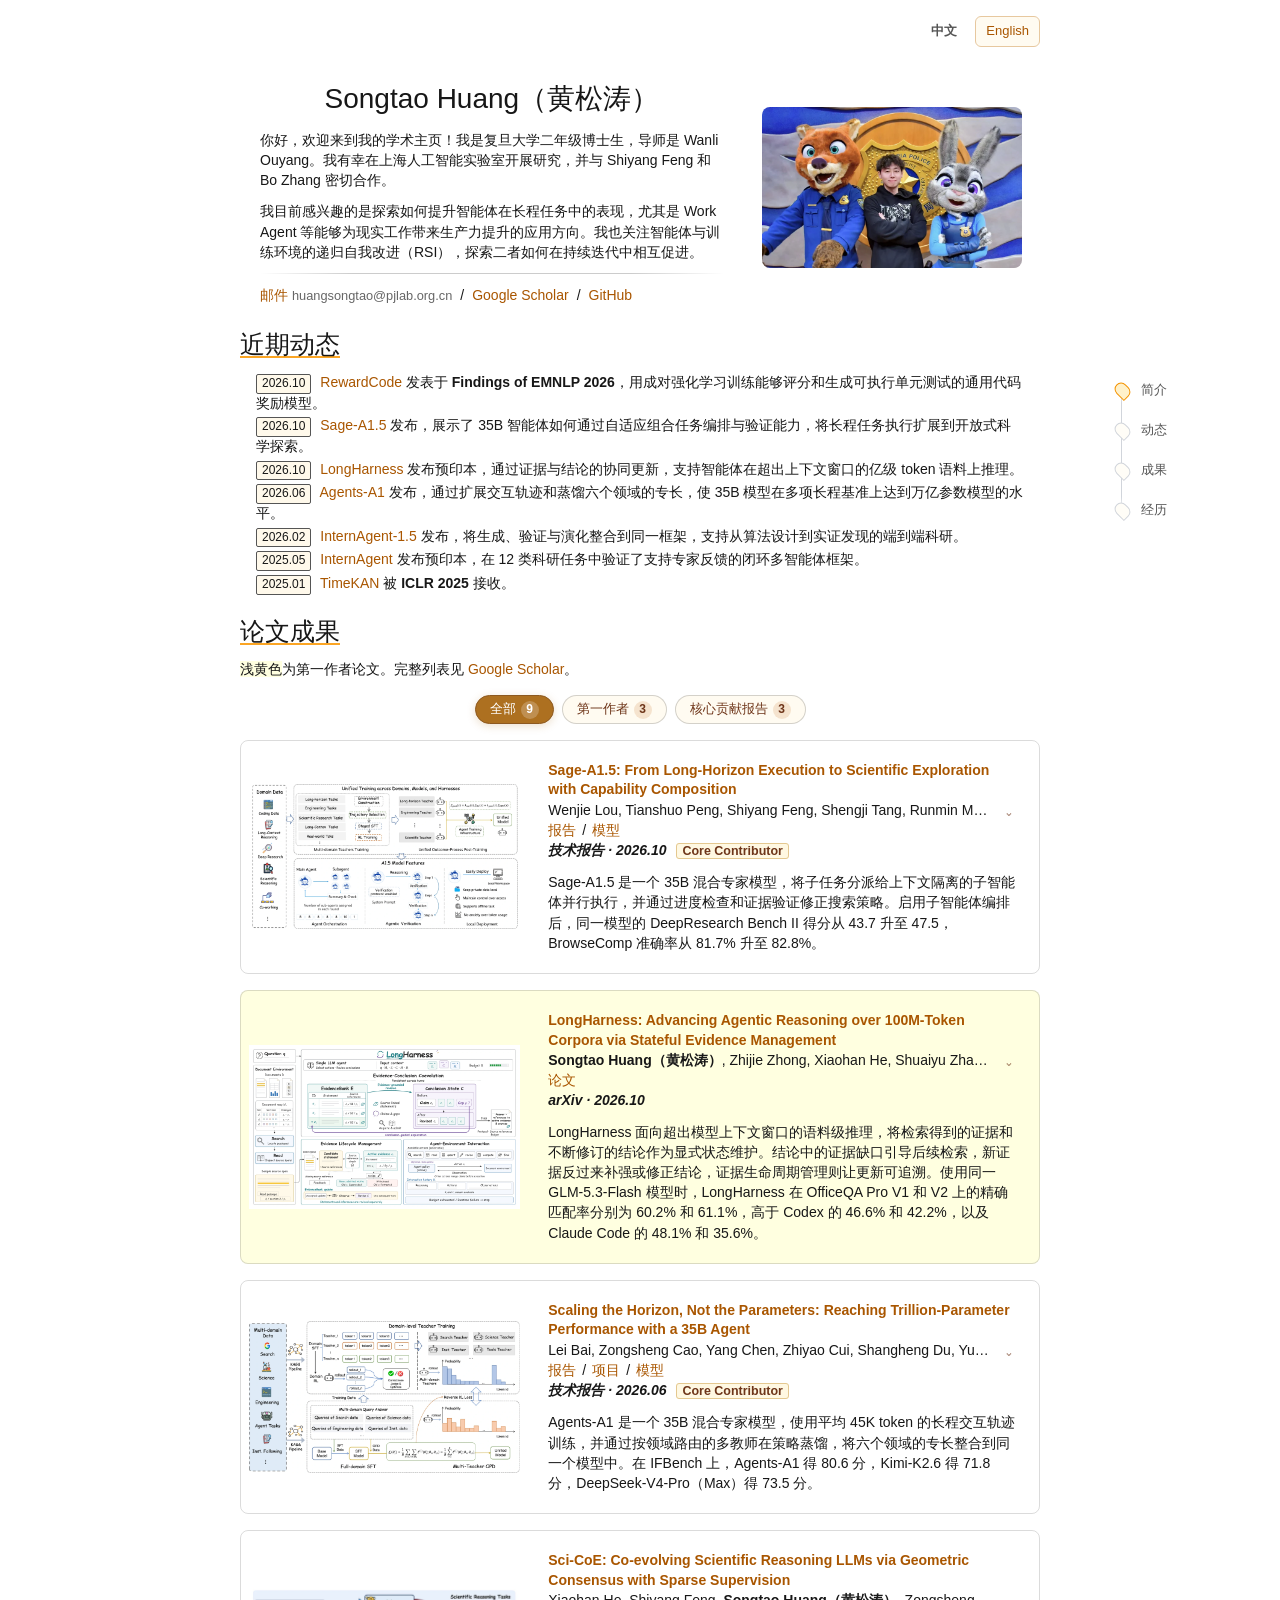
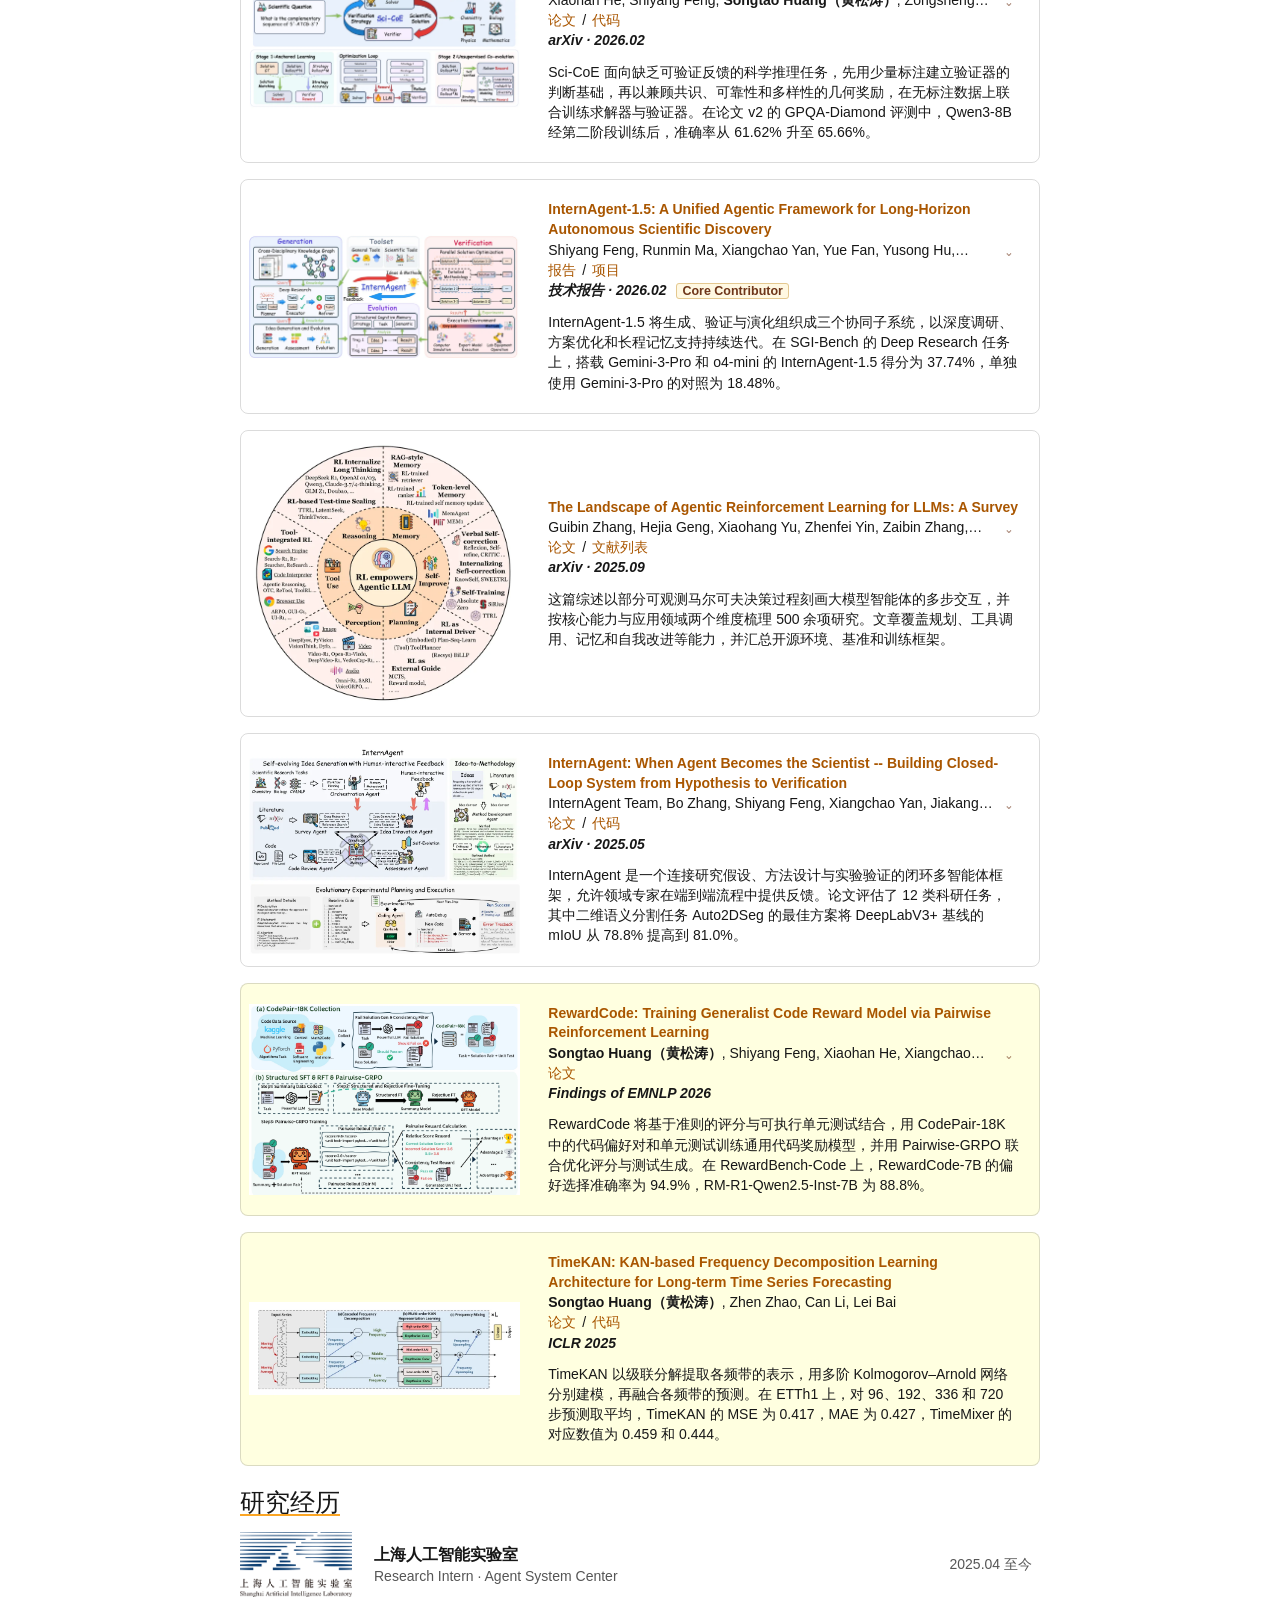
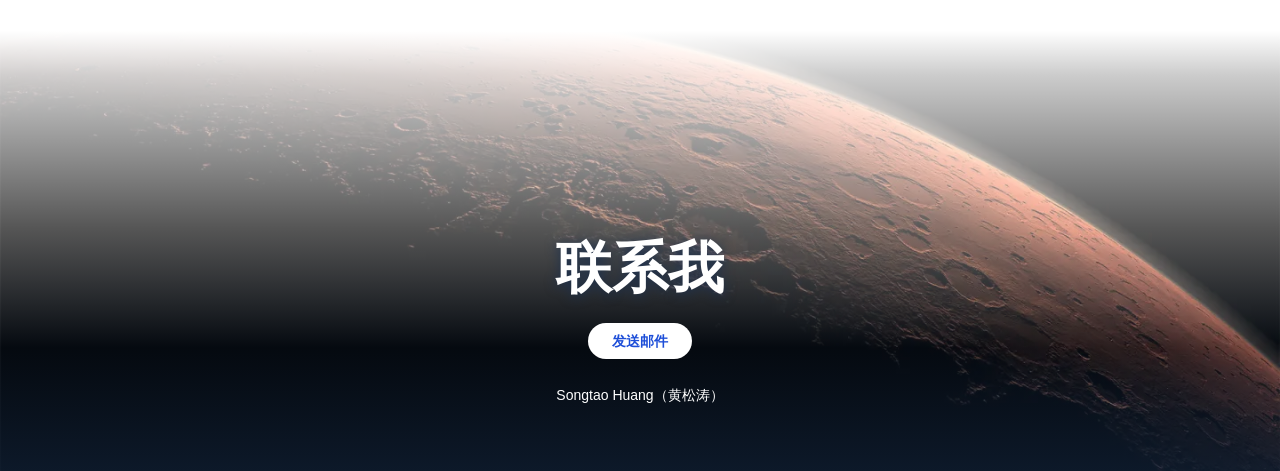
==== zh.html @ 09bb874c "Publish academic homepage" ====
<!doctype html>
<html lang="zh-CN">
<head>
  <meta charset="utf-8">
  <meta name="viewport" content="width=device-width, initial-scale=1">
  <meta name="description" content="Songtao Huang（黄松涛）的学术主页。研究关注长程智能体、面向现实场景的 Work Agent，以及智能体与训练环境的递归自我改进。">
  <meta name="theme-color" content="#ffffff">
  <title>Songtao Huang（黄松涛）</title>
  <link rel="stylesheet" href="stylesheet.css">
  <script src="homepage.js" defer></script>
</head>
<body>
  <a class="skip-link" href="#about">跳到正文</a>

  <nav class="section-nav" aria-label="页面导航">
    <a href="#about" aria-current="location">简介</a>
    <a href="#news">动态</a>
    <a href="#publications">成果</a>
    <a href="#experience">经历</a>
  </nav>

  <main class="page">
    <nav class="language-switch" aria-label="页面语言">
      <span aria-current="page">中文</span>
      <a href="./index.html" lang="en" hreflang="en">English</a>
    </nav>
    <header class="profile" id="about">
      <div class="profile-content">
        <h1><span lang="en">Songtao Huang</span><span lang="zh-CN">（黄松涛）</span></h1>
        <p>你好，欢迎来到我的学术主页！我是复旦大学二年级博士生，导师是 <span lang="en">Wanli Ouyang</span>。我有幸在上海人工智能实验室开展研究，并与 <span lang="en">Shiyang Feng</span> 和 <span lang="en">Bo Zhang</span> 密切合作。</p>
        <p class="bio">我目前感兴趣的是探索如何提升智能体在长程任务中的表现，尤其是 Work Agent 等能够为现实工作带来生产力提升的应用方向。我也关注智能体与训练环境的递归自我改进（RSI），探索二者如何在持续迭代中相互促进。</p>
        <div class="profile-links" aria-label="联系方式与个人链接">
          <a href="mailto:huangsongtao@pjlab.org.cn">邮件<span class="email-address">huangsongtao@pjlab.org.cn</span></a>
          <span aria-hidden="true">/</span>
          <a href="https://scholar.google.com/citations?user=_vXl5VAAAAAJ">Google Scholar</a>
          <span aria-hidden="true">/</span>
          <a href="https://github.com/huangst21">GitHub</a>
        </div>
      </div>
      <img class="profile-photo" src="media/profile-photo.webp" alt="Songtao Huang（黄松涛）的个人照片" width="840" height="521">
    </header>

    <section class="section" id="news" aria-labelledby="news-title">
      <h2 id="news-title">近期动态</h2>
      <ul class="news-list">
        <li><time datetime="2026-10">2026.10</time> <span><a href="#rewardcode">RewardCode</a> 发表于 <strong>Findings of EMNLP 2026</strong>，用成对强化学习训练能够评分和生成可执行单元测试的通用代码奖励模型。</span></li>
        <li><time datetime="2026-10">2026.10</time> <span><a href="#sage">Sage-A1.5</a> 发布，展示了 35B 智能体如何通过自适应组合任务编排与验证能力，将长程任务执行扩展到开放式科学探索。</span></li>
        <li><time datetime="2026-10">2026.10</time> <span><a href="#longharness">LongHarness</a> 发布预印本，通过证据与结论的协同更新，支持智能体在超出上下文窗口的亿级 token 语料上推理。</span></li>
        <li><time datetime="2026-06">2026.06</time> <span><a href="#agents">Agents-A1</a> 发布，通过扩展交互轨迹和蒸馏六个领域的专长，使 35B 模型在多项长程基准上达到万亿参数模型的水平。</span></li>
        <li><time datetime="2026-02">2026.02</time> <span><a href="#internagent">InternAgent-1.5</a> 发布，将生成、验证与演化整合到同一框架，支持从算法设计到实证发现的端到端科研。</span></li>
        <li><time datetime="2025-05">2025.05</time> <span><a href="#internagent-original">InternAgent</a> 发布预印本，在 12 类科研任务中验证了支持专家反馈的闭环多智能体框架。</span></li>
        <li><time datetime="2025-01">2025.01</time> <span><a href="#timekan">TimeKAN</a> 被 <strong>ICLR 2025</strong> 接收。</span></li>
      </ul>
    </section>

    <section class="section" id="publications" aria-labelledby="publications-title">
      <h2 id="publications-title">论文成果</h2>
      <p class="publications-intro"><mark>浅黄色</mark>为第一作者论文。完整列表见 <a href="https://scholar.google.com/citations?user=_vXl5VAAAAAJ">Google Scholar</a>。</p>
      <div class="filters" role="group" aria-label="按成果类型筛选" hidden>
        <button type="button" data-filter="all" aria-pressed="true">全部<span class="tag-count" aria-hidden="true">9</span></button>
        <button type="button" data-filter="first" aria-pressed="false">第一作者<span class="tag-count" aria-hidden="true">3</span></button>
        <button type="button" data-filter="report" aria-pressed="false">核心贡献报告<span class="tag-count" aria-hidden="true">3</span></button>
      </div>
      <p id="filter-status" class="sr-only" role="status"></p>
      <div class="paper-list">
        <article class="paper" id="sage" data-category="report" aria-labelledby="sage-title">
          <a class="paper-image" href="media/sage.webp">
            <img src="media/sage.webp" alt="Sage-A1.5 的三阶段训练流程" width="1800" height="960" loading="lazy">
          </a>
          <div class="paper-content">
            <h3 id="sage-title" lang="en"><a href="https://arxiv.org/abs/2610.28578">Sage-A1.5: From Long-Horizon Execution to Scientific Exploration with Capability Composition</a></h3>
            <div class="author-row">
              <p class="paper-authors" id="sage-authors" lang="en">Wenjie Lou, Tianshuo Peng, Shiyang Feng, Shengji Tang, Runmin Ma, Ruizhe Chen, Jinxin Shi, Haoyang Peng, Fangchen Yu, Zhijie Zhong, Yuhao Zhou, Yue Fan, Yixin Chen, Yiming Wu, Yiheng Wang, Yigeng Jiang, Yichen Jiang, Yi Xie, Xu Guo, Xiaohan He, Tao Hu, <strong>Songtao Huang<span lang="zh-CN">（黄松涛）</span></strong>, Siyu Zhou, Shuaiyu Zhang, Shangheng Du, Qinglong Cao, Kun Li, Jingqi Ye, Hongbin Zhou, Guohang Yan, Zongsheng Cao, Ziyi Wang, Zhuo Liu, Zhiyin Yu, Zhiwang Zhou, Zelin Tan, Yuqing Zhu, Yaoze Zhang, Yang Chen, Xuming He, Xiuliang Liang, Xingjian Guo, Xiang Zhuang, Weiping Shen, Weida Wang, Tianyuan Zhou, Tianlin Ye, Tengyuan Fan, Siyu Yan, Shuo Li, Shuchen Pu, Shengyuan Xu, Shao Zhang, Ran Wei, Qinyuan Qin, Qingyu Yang, Nianchen Deng, Meng Dai, Kuikun Liu, Kaitao Chen, Juncheng Xiao, Jiangning Liu, Jianbiao Mei, Jia Yu, Haonan He, Hangfan Zhang, Cheng Yang, Chen Zhang, Bihao Zhan, Benteng Cheng, Yuqiang Li, Yihao Liu, Yang Yang, Xujun Fu, Xiaosong Wang, Xiangyu Yue, Wenwei Zhang, Shuyue Hu, Pinlong Cai, Mianxin Liu, Lei Bai, Jie Zhou, Jie Hou, Jiamin Wu, Hui Wang, Haijun Li, Guangyu Wang, Dongzhan Zhou, Chunfeng Song, Chao Yang, Biqing Qi, Xing Xie, Dahua Lin, Bowen Zhou, Xiangchao Yan, Wenlong Zhang, Shufei Zhang, Peng Ye, Bo Zhang</p>
              <button class="author-toggle" type="button" aria-controls="sage-authors" aria-expanded="false" aria-label="展开作者列表" hidden>⌄</button>
            </div>
            <div class="paper-links"><a href="https://arxiv.org/abs/2610.28578">报告</a> <span aria-hidden="true">/</span> <a href="https://huggingface.co/InternScience/Sage-A1.5">模型</a></div>
            <p class="paper-meta">技术报告 · <time datetime="2026-10">2026.10</time> <span class="core-contributor" lang="en">Core Contributor</span></p>
            <p class="paper-description">Sage-A1.5 是一个 35B 混合专家模型，将子任务分派给上下文隔离的子智能体并行执行，并通过进度检查和证据验证修正搜索策略。启用子智能体编排后，同一模型的 DeepResearch Bench II 得分从 43.7 升至 47.5，BrowseComp 准确率从 81.7% 升至 82.8%。</p>
          </div>
        </article>
        <article class="paper featured" id="longharness" data-category="first" aria-labelledby="longharness-title">
          <a class="paper-image" href="media/longharness-figure-2.webp">
            <img src="media/longharness-figure-2.webp" alt="LongHarness Figure 2，证据库与结论状态的协同更新框架" width="1912" height="1160" loading="lazy">
          </a>
          <div class="paper-content">
            <h3 id="longharness-title" lang="en"><a href="https://arxiv.org/abs/2610.13075">LongHarness: Advancing Agentic Reasoning over 100M-Token Corpora via Stateful Evidence Management</a></h3>
            <div class="author-row">
              <p class="paper-authors" id="longharness-authors" lang="en"><strong>Songtao Huang<span lang="zh-CN">（黄松涛）</span></strong>, Zhijie Zhong, Xiaohan He, Shuaiyu Zhang, Zhiyin Yu, Li Kang, Heng Zhou, Yutao Fan, Xiangchao Yan, Bo Zhang, Shiyang Feng</p>
              <button class="author-toggle" type="button" aria-controls="longharness-authors" aria-expanded="false" aria-label="展开作者列表" hidden>⌄</button>
            </div>
            <div class="paper-links"><a href="https://arxiv.org/abs/2610.13075">论文</a></div>
            <p class="paper-meta">arXiv · <time datetime="2026-10">2026.10</time></p>
            <p class="paper-description">LongHarness 面向超出模型上下文窗口的语料级推理，将检索得到的证据和不断修订的结论作为显式状态维护。结论中的证据缺口引导后续检索，新证据反过来补强或修正结论，证据生命周期管理则让更新可追溯。使用同一 GLM-5.3-Flash 模型时，LongHarness 在 OfficeQA Pro V1 和 V2 上的精确匹配率分别为 60.2% 和 61.1%，高于 Codex 的 46.6% 和 42.2%，以及 Claude Code 的 48.1% 和 35.6%。</p>
          </div>
        </article>
        <article class="paper" id="agents" data-category="report" aria-labelledby="agents-title">
          <a class="paper-image" href="media/agents.webp">
            <img src="media/agents.webp" alt="Agents-A1 的多领域教师训练和蒸馏流程" width="1800" height="1008" loading="lazy">
          </a>
          <div class="paper-content">
            <h3 id="agents-title" lang="en"><a href="https://arxiv.org/abs/2606.30616">Scaling the Horizon, Not the Parameters: Reaching Trillion-Parameter Performance with a 35B Agent</a></h3>
            <div class="author-row">
              <p class="paper-authors" id="agents-authors" lang="en">Lei Bai, Zongsheng Cao, Yang Chen, Zhiyao Cui, Shangheng Du, Yue Fan, Shiyang Feng, Zijie Guo, Haonan He, Liang He, Xiaohan He, Shuyue Hu, Yusong Hu, <strong>Songtao Huang<span lang="zh-CN">（黄松涛）</span></strong>, Yichen Jiang, Hao Li, Xin Li, Dahua Lin, Weihao Lin, Fenghua Ling, Dongrui Liu, Zhuo Liu, Wenjie Lou, Runmin Ma, Chunjiang Mu, Haoyang Peng, Tianshuo Peng, Jinxin Shi, Luohe Shi, Boyuan Sun, Zelin Tan, Shengji Tang, Yan Teng, Qianyi Wang, Xiaosong Wang, Yiming Wu, Yi Xie, Xiangchao Yan, Jingqi Ye, Peng Ye, Fangchen Yu, Jiakang Yuan, Bihao Zhan, Bo Zhang, Chen Zhang, Shufei Zhang, Shuaiyu Zhang, Wenlong Zhang, Yiqun Zhang, Junpeng Zhao, Zhijie Zhong, Bowen Zhou, Yuhao Zhou</p>
              <button class="author-toggle" type="button" aria-controls="agents-authors" aria-expanded="false" aria-label="展开作者列表" hidden>⌄</button>
            </div>
            <div class="paper-links"><a href="https://arxiv.org/abs/2606.30616">报告</a> <span aria-hidden="true">/</span> <a href="https://github.com/InternScience/Agents-A1">项目</a> <span aria-hidden="true">/</span> <a href="https://huggingface.co/InternScience/Agents-A1">模型</a></div>
            <p class="paper-meta">技术报告 · <time datetime="2026-06">2026.06</time> <span class="core-contributor" lang="en">Core Contributor</span></p>
            <p class="paper-description">Agents-A1 是一个 35B 混合专家模型，使用平均 45K token 的长程交互轨迹训练，并通过按领域路由的多教师在策略蒸馏，将六个领域的专长整合到同一个模型中。在 IFBench 上，Agents-A1 得 80.6 分，Kimi-K2.6 得 71.8 分，DeepSeek-V4-Pro（Max）得 73.5 分。</p>
          </div>
        </article>
        <article class="paper" id="scicoe" data-category="other" aria-labelledby="scicoe-title">
          <a class="paper-image" href="media/scicoe.webp">
            <img src="media/scicoe.webp" alt="Sci-CoE 的两阶段协同训练流程" width="1100" height="521" loading="lazy">
          </a>
          <div class="paper-content">
            <h3 id="scicoe-title" lang="en"><a href="https://arxiv.org/abs/2602.12164">Sci-CoE: Co-evolving Scientific Reasoning LLMs via Geometric Consensus with Sparse Supervision</a></h3>
            <div class="author-row">
              <p class="paper-authors" id="scicoe-authors" lang="en">Xiaohan He, Shiyang Feng, <strong>Songtao Huang<span lang="zh-CN">（黄松涛）</span></strong>, Zongsheng Cao, Bin Wang, Bo Zhang</p>
              <button class="author-toggle" type="button" aria-controls="scicoe-authors" aria-expanded="false" aria-label="展开作者列表" hidden>⌄</button>
            </div>
            <div class="paper-links"><a href="https://arxiv.org/abs/2602.12164">论文</a> <span aria-hidden="true">/</span> <a href="https://github.com/InternScience/Sci-CoE">代码</a></div>
            <p class="paper-meta">arXiv · <time datetime="2026-02">2026.02</time></p>
            <p class="paper-description">Sci-CoE 面向缺乏可验证反馈的科学推理任务，先用少量标注建立验证器的判断基础，再以兼顾共识、可靠性和多样性的几何奖励，在无标注数据上联合训练求解器与验证器。在论文 v2 的 GPQA-Diamond 评测中，Qwen3-8B 经第二阶段训练后，准确率从 61.62% 升至 65.66%。</p>
          </div>
        </article>
        <article class="paper" id="internagent" data-category="report" aria-labelledby="internagent-title">
          <a class="paper-image" href="media/intern.webp">
            <img src="media/intern.webp" alt="InternAgent-1.5 的生成、验证与迭代流程" width="1100" height="499" loading="lazy">
          </a>
          <div class="paper-content">
            <h3 id="internagent-title" lang="en"><a href="https://arxiv.org/abs/2602.08990">InternAgent-1.5: A Unified Agentic Framework for Long-Horizon Autonomous Scientific Discovery</a></h3>
            <div class="author-row">
              <p class="paper-authors" id="internagent-authors" lang="en">Shiyang Feng, Runmin Ma, Xiangchao Yan, Yue Fan, Yusong Hu, <strong>Songtao Huang<span lang="zh-CN">（黄松涛）</span></strong>, Shuaiyu Zhang, Zongsheng Cao, Tianshuo Peng, Jiakang Yuan, Zijie Guo, Zhijie Zhong, Shangheng Du, Weida Wang, Jinxin Shi, Yuhao Zhou, Xiaohan He, Zhiyin Yu, Fangchen Yu, Qihao Zheng, Jiamin Wu, Mianxin Liu, Chi Zhang, Shaowei Hou, Shuya Li, Yankai Jiang, Wenjie Lou, Lilong Wang, Zifu Wang, Jiong Wang, Wanghan Xu, Yue Deng, Dongrui Liu, Yiheng Wang, Wenlong Zhang, Fenghua Ling, Shufei Zhang, Xiaosong Wang, Shuangjia Zheng, Xun Huang, Siqi Sun, Shuyue Hu, Peng Ye, Chunfeng Song, Bin Wang, Conghui He, Yihao Liu, Xin Li, Qibin Hou, Tao Chen, Xiangyu Yue, Bin Wang, Liang He, Dahua Lin, Bowen Zhou, Bo Zhang, Lei Bai</p>
              <button class="author-toggle" type="button" aria-controls="internagent-authors" aria-expanded="false" aria-label="展开作者列表" hidden>⌄</button>
            </div>
            <div class="paper-links"><a href="https://arxiv.org/abs/2602.08990">报告</a> <span aria-hidden="true">/</span> <a href="https://github.com/InternScience/InternAgent">项目</a></div>
            <p class="paper-meta">技术报告 · <time datetime="2026-02">2026.02</time> <span class="core-contributor" lang="en">Core Contributor</span></p>
            <p class="paper-description">InternAgent-1.5 将生成、验证与演化组织成三个协同子系统，以深度调研、方案优化和长程记忆支持持续迭代。在 SGI-Bench 的 Deep Research 任务上，搭载 Gemini-3-Pro 和 o4-mini 的 InternAgent-1.5 得分为 37.74%，单独使用 Gemini-3-Pro 的对照为 18.48%。</p>
          </div>
        </article>
        <article class="paper" id="landscape" data-category="other" aria-labelledby="landscape-title">
          <a class="paper-image" href="media/landscape.webp">
            <img src="media/landscape.webp" alt="智能体强化学习方法综述的能力分类图" width="725" height="720" loading="lazy">
          </a>
          <div class="paper-content">
            <h3 id="landscape-title" lang="en"><a href="https://arxiv.org/abs/2509.02547">The Landscape of Agentic Reinforcement Learning for LLMs: A Survey</a></h3>
            <div class="author-row">
              <p class="paper-authors" id="landscape-authors" lang="en">Guibin Zhang, Hejia Geng, Xiaohang Yu, Zhenfei Yin, Zaibin Zhang, Zelin Tan, Heng Zhou, Zhongzhi Li, Xiangyuan Xue, Yijiang Li, Yifan Zhou, Yang Chen, Chen Zhang, Yutao Fan, Zihu Wang, <strong>Songtao Huang<span lang="zh-CN">（黄松涛）</span></strong>, Francisco Piedrahita-Velez, Yue Liao, Hongru Wang, Mengyue Yang, Heng Ji, Jun Wang, Shuicheng Yan, Philip Torr, Lei Bai</p>
              <button class="author-toggle" type="button" aria-controls="landscape-authors" aria-expanded="false" aria-label="展开作者列表" hidden>⌄</button>
            </div>
            <div class="paper-links"><a href="https://arxiv.org/abs/2509.02547">论文</a> <span aria-hidden="true">/</span> <a href="https://github.com/xhyumiracle/Awesome-AgenticLLM-RL-Papers">文献列表</a></div>
            <p class="paper-meta">arXiv · <time datetime="2025-09">2025.09</time></p>
            <p class="paper-description">这篇综述以部分可观测马尔可夫决策过程刻画大模型智能体的多步交互，并按核心能力与应用领域两个维度梳理 500 余项研究。文章覆盖规划、工具调用、记忆和自我改进等能力，并汇总开源环境、基准和训练框架。</p>
          </div>
        </article>
        <article class="paper" id="internagent-original" data-category="other" aria-labelledby="internagent-original-title">
          <a class="paper-image" href="media/internagent-original.webp">
            <img src="media/internagent-original.webp" alt="InternAgent 从假设到实验验证的闭环流程" width="897" height="690" loading="lazy">
          </a>
          <div class="paper-content">
            <h3 id="internagent-original-title" lang="en"><a href="https://arxiv.org/abs/2505.16938">InternAgent: When Agent Becomes the Scientist -- Building Closed-Loop System from Hypothesis to Verification</a></h3>
            <div class="author-row">
              <p class="paper-authors" id="internagent-original-authors" lang="en">InternAgent Team, Bo Zhang, Shiyang Feng, Xiangchao Yan, Jiakang Yuan, Runmin Ma, Yusong Hu, Zhiyin Yu, Xiaohan He, <strong>Songtao Huang<span lang="zh-CN">（黄松涛）</span></strong>, Shaowei Hou, Zheng Nie, Zhilong Wang, Jinyao Liu, Tianshuo Peng, Peng Ye, Dongzhan Zhou, Shufei Zhang, Xiaosong Wang, Yilan Zhang, Meng Li, Zhongying Tu, Xiangyu Yue, Wangli Ouyang, Bowen Zhou, Lei Bai</p>
              <button class="author-toggle" type="button" aria-controls="internagent-original-authors" aria-expanded="false" aria-label="展开作者列表" hidden>⌄</button>
            </div>
            <div class="paper-links"><a href="https://arxiv.org/abs/2505.16938">论文</a> <span aria-hidden="true">/</span> <a href="https://github.com/Alpha-Innovator/NovelSeek">代码</a></div>
            <p class="paper-meta">arXiv · <time datetime="2025-05">2025.05</time></p>
            <p class="paper-description">InternAgent 是一个连接研究假设、方法设计与实验验证的闭环多智能体框架，允许领域专家在端到端流程中提供反馈。论文评估了 12 类科研任务，其中二维语义分割任务 Auto2DSeg 的最佳方案将 DeepLabV3+ 基线的 mIoU 从 78.8% 提高到 81.0%。</p>
          </div>
        </article>
        <article class="paper featured" id="rewardcode" data-category="first" aria-labelledby="rewardcode-title">
          <a class="paper-image" href="media/rewardcode-figure-2.webp">
            <img src="media/rewardcode-figure-2.webp" alt="RewardCode Figure 2，CodePair-18K 的构建与成对强化学习流程" width="1732" height="1220" loading="lazy">
          </a>
          <div class="paper-content">
            <h3 id="rewardcode-title" lang="en"><a href="https://aclanthology.org/2026.findings-emnlp.448/">RewardCode: Training Generalist Code Reward Model via Pairwise Reinforcement Learning</a></h3>
            <div class="author-row">
              <p class="paper-authors" id="rewardcode-authors" lang="en"><strong>Songtao Huang<span lang="zh-CN">（黄松涛）</span></strong>, Shiyang Feng, Xiaohan He, Xiangchao Yan, Bo Zhang, Lei Bai</p>
              <button class="author-toggle" type="button" aria-controls="rewardcode-authors" aria-expanded="false" aria-label="展开作者列表" hidden>⌄</button>
            </div>
            <div class="paper-links"><a href="https://aclanthology.org/2026.findings-emnlp.448/">论文</a></div>
            <p class="paper-meta">Findings of EMNLP 2026</p>
            <p class="paper-description">RewardCode 将基于准则的评分与可执行单元测试结合，用 CodePair-18K 中的代码偏好对和单元测试训练通用代码奖励模型，并用 Pairwise-GRPO 联合优化评分与测试生成。在 RewardBench-Code 上，RewardCode-7B 的偏好选择准确率为 94.9%，RM-R1-Qwen2.5-Inst-7B 为 88.8%。</p>
          </div>
        </article>
        <article class="paper featured" id="timekan" data-category="first" aria-labelledby="timekan-title">
          <a class="paper-image" href="media/timekan.webp">
            <img src="media/timekan.webp" alt="TimeKAN 的频率分解、频带建模和预测重建架构" width="840" height="288" loading="lazy">
          </a>
          <div class="paper-content">
            <h3 id="timekan-title" lang="en"><a href="https://arxiv.org/abs/2502.06910">TimeKAN: KAN-based Frequency Decomposition Learning Architecture for Long-term Time Series Forecasting</a></h3>
            <div class="author-row">
              <p class="paper-authors" id="timekan-authors" lang="en"><strong>Songtao Huang<span lang="zh-CN">（黄松涛）</span></strong>, Zhen Zhao, Can Li, Lei Bai</p>
              <button class="author-toggle" type="button" aria-controls="timekan-authors" aria-expanded="false" aria-label="展开作者列表" hidden>⌄</button>
            </div>
            <div class="paper-links"><a href="https://arxiv.org/abs/2502.06910">论文</a> <span aria-hidden="true">/</span> <a href="https://github.com/huangst21/TimeKAN">代码</a></div>
            <p class="paper-meta">ICLR 2025</p>
            <p class="paper-description">TimeKAN 以级联分解提取各频带的表示，用多阶 Kolmogorov–Arnold 网络分别建模，再融合各频带的预测。在 ETTh1 上，对 96、192、336 和 720 步预测取平均，TimeKAN 的 MSE 为 0.417，MAE 为 0.427，TimeMixer 的对应数值为 0.459 和 0.444。</p>
          </div>
        </article>
      </div>
    </section>

    <section class="section" id="experience" aria-labelledby="experience-title">
      <h2 id="experience-title">研究经历</h2>
      <article class="experience">
        <img class="experience-logo" src="media/shanghai-ai-lab-logo.png" alt="" width="2066" height="1190" loading="lazy">
        <div class="experience-details">
          <h3>上海人工智能实验室</h3>
          <p class="experience-role" lang="en">Research Intern · Agent System Center</p>
        </div>
        <p class="experience-date"><time datetime="2025-04">2025.04</time> 至今</p>
      </article>
    </section>

  </main>
  <footer class="site-footer">
    <img src="media/mountain.webp" alt="" loading="lazy">
    <h2>联系我</h2>
    <a class="footer-contact" href="mailto:huangsongtao@pjlab.org.cn">发送邮件</a>
    <p>Songtao Huang（黄松涛）</p>
  </footer>
  <dialog class="figure-dialog" aria-labelledby="figure-caption">
    <button class="figure-close" type="button" aria-label="关闭配图" autofocus>×</button>
    <figure>
      <img class="figure-full" alt="">
      <figcaption id="figure-caption"></figcaption>
    </figure>
  </dialog>
  <a class="back-to-top" href="#about" aria-label="返回顶部" hidden>↑</a>
</body>
</html>
---- stylesheet.css ----
:root {
  color-scheme: light;
  --orange: #f49300;
  --orange-text: #a95600;
  --brown: #6e3519;
  --line: rgb(0 0 0 / 14%);
  --font: 'Lato', Verdana, 'PingFang SC', 'Microsoft YaHei', 'Noto Sans CJK SC', sans-serif;
}

* { box-sizing: border-box; }
[hidden] { display: none !important; }
html { scroll-behavior: smooth; }
body { margin: 8px; background: #fff; color: #171717; font: 0.875rem/1.44 var(--font); }
a { color: var(--orange-text); text-decoration: none; }
a:hover, a:focus { color: var(--brown); text-decoration: underline; }
:focus-visible { outline: 2px solid var(--orange-text); outline-offset: 3px; }
[id] { scroll-margin-top: 24px; }
.sr-only { position: absolute; width: 1px; height: 1px; overflow: hidden; clip-path: inset(50%); white-space: nowrap; }
.skip-link { position: fixed; z-index: 10; top: 8px; left: 8px; padding: 6px 12px; background: #fff; transform: translateY(-180%); }
.skip-link:focus { transform: translateY(0); }

.page { width: 100%; max-width: 800px; margin-inline: auto; }
.language-switch { display: flex; justify-content: flex-end; align-items: center; gap: 8px; padding: 8px 0 0; font-size: .8125rem; }
.language-switch > * { padding: 5px 10px; border-radius: 6px; }
.language-switch [aria-current='page'] { color: #555; font-weight: bold; }
.language-switch a { border: 1px solid #e7c89f; background: #fffbf1; }
.language-switch a:hover { background: #fff1ca; }
.profile { display: grid; grid-template-columns: 68fr 40fr; align-items: center; }
.profile-content { padding: 20px; }
.profile h1 { margin: .5em 0; text-align: center; font-size: 1.75rem; font-weight: 400; line-height: 1.25; }
.profile h1 span { white-space: nowrap; }
.profile p { margin: .8em 0; }
.profile-links { position: relative; display: flex; flex-wrap: wrap; align-items: center; gap: 2px 8px; padding-top: 10px; line-height: 1.8; }
.profile-links::before { content: ''; position: absolute; inset: 0 0 auto; height: 1px; background: linear-gradient(to right, transparent, #ccc 20%, #ccc 80%, transparent); }
.profile-links .email-address { margin-left: 4px; font-size: .8rem; color: #666; overflow-wrap: anywhere; }
.profile-photo { display: block; width: 90%; max-width: 260px; height: auto; justify-self: center; border-radius: 8px; }

.section-nav { position: fixed; z-index: 3; top: 50%; left: calc(50% + 470px); display: grid; gap: 18px; transform: translateY(-50%); }
.section-nav::before { content: ''; position: absolute; inset: 9px auto 9px 11px; width: 1px; background: linear-gradient(transparent, #d1d5db 12%, #d1d5db 88%, transparent); }
.section-nav a { position: relative; display: flex; align-items: center; min-height: 22px; color: #555; white-space: nowrap; font-size: .8rem; }
.section-nav a::before { content: ''; width: 11px; height: 15px; margin: 0 12px 0 6px; border: 1px solid #d1d5db; border-radius: 999px 999px 999px 2px; background: #fffdf7; transform: rotate(-45deg); }
.section-nav a:is(:hover, [aria-current])::before { border-color: var(--orange); background: #fff1ca; }

.section { margin-bottom: 20px; }
.section h2 { margin: 0; font-size: 1.5625rem; line-height: 1.3; font-weight: 400; text-decoration: underline; text-decoration-color: #fba524; text-underline-offset: 3px; }
.news-list { margin: 12px 0 0; padding: 0 2%; list-style: none; line-height: 1.4; }
.news-list li { margin: 3px 0; }
.news-list time { display: inline-block; margin-right: 5px; padding: 0 5px 1px; border: 1px solid #555; border-radius: 2px; background: #fff9eb; font-size: .75rem; font-variant-numeric: tabular-nums; }
.publications-intro { margin: .8em 0; }
.publications-intro mark { color: inherit; background: lightyellow; }

.filters { display: flex; justify-content: center; flex-wrap: wrap; gap: 8px; margin: 16px auto 0; }
.filters button { padding: 4px 14px; border: 1px solid rgb(17 17 17 / 18%); border-radius: 20px; background: #fffbf1; color: var(--brown); font: inherit; font-size: .8125rem; cursor: pointer; }
.filters button[aria-pressed='true'] { border-color: #8d5920; background: #ad7020; color: #fff; box-shadow: 0 2px 8px rgb(173 112 32 / 22%); }
.filters button:hover { border-color: var(--brown); }
.tag-count { display: inline-grid; place-items: center; min-width: 18px; height: 18px; margin-left: 5px; border-radius: 50%; background: rgb(190 108 26 / 16%); font-size: .75rem; font-weight: bold; }
.filters button[aria-pressed='true'] .tag-count { background: rgb(255 255 255 / 22%); }
.paper-list { display: grid; gap: 16px; margin-top: 16px; }
.paper { display: grid; grid-template-columns: 36% minmax(0, 1fr); align-items: center; border: 1px solid var(--line); border-radius: 8px; }
.paper.featured { background: lightyellow; }
.paper-image { display: block; min-width: 0; padding: 8px; cursor: zoom-in; }
.paper-image img { display: block; width: 100%; height: auto; }
.figure-dialog { position: relative; width: min(1120px, calc(100% - 24px)); max-height: calc(100dvh - 24px); padding: 36px 12px 12px; border: 1px solid var(--line); border-radius: 8px; background: #fff; }
.figure-dialog::backdrop { background: rgb(0 0 0 / 68%); }
.figure-dialog figure { margin: 0; text-align: center; }
.figure-full { display: block; width: 100%; height: auto; max-height: calc(100dvh - 100px); object-fit: contain; }
.figure-dialog figcaption { margin-top: 8px; color: #555; }
.figure-close { position: absolute; top: 4px; right: 7px; width: 30px; height: 30px; border: 0; border-radius: 4px; background: #fff8e2; color: var(--brown); font-size: 1.3rem; cursor: pointer; }
.paper-content { min-width: 0; padding: 20px; }
.paper h3 { margin: 0; font-size: inherit; line-height: 1.4; }
.paper h3 a { color: var(--orange-text); }
.paper h3 a:hover { color: var(--brown); }
.paper p, .paper-links { margin: 0; }
.paper .paper-description { margin-top: .8em; }
.paper-links { display: flex; flex-wrap: wrap; gap: 0 6px; }
.paper-meta { font-style: italic; font-weight: 700; }
.core-contributor { margin-left: 6px; padding: 0 5px; border: 1px solid #e4c890; border-radius: 3px; background: #fff8e2; color: var(--brown); font-size: .78rem; font-style: normal; white-space: nowrap; }
.author-row { position: relative; }
.author-row:has(.author-toggle:not([hidden])) { padding-right: 24px; }
.author-row.is-collapsible:not(.is-expanded) .paper-authors { display: -webkit-box; -webkit-box-orient: vertical; -webkit-line-clamp: 1; line-clamp: 1; overflow: hidden; }
.author-toggle { position: absolute; top: 0; right: 0; width: 22px; height: 22px; padding: 0; border: 0; background: transparent; color: var(--brown); font: inherit; cursor: pointer; }

.experience {
  display: grid;
  grid-template-columns: 112px minmax(0, 1fr) auto;
  align-items: center;
  gap: 8px 22px;
  padding-block: 14px;
  padding-inline-end: 8px;
}
.experience-logo { display: block; width: 100%; height: auto; }
.experience h3 { margin: 0; font-size: 1rem; }
.experience p { margin: 0; color: #555; }
.experience-date { white-space: nowrap; font-variant-numeric: tabular-nums; }
.site-footer { position: relative; display: grid; justify-items: center; align-content: end; min-height: 440px; margin: 20px -8px -8px; padding: 42px 24px 65px; overflow: hidden; isolation: isolate; color: #fff; background: #3f5876; text-align: center; }
.site-footer img { position: absolute; inset: 0; z-index: -2; width: 100%; height: 100%; object-fit: cover; }
.site-footer::before { content: ''; position: absolute; inset: 0; z-index: -1; background: linear-gradient(#fff, #fffc 10%, #fff5 45%, #12233a45 72%, #12233ab5); }
.site-footer h2 { margin: 0 0 15px; font-size: clamp(2rem, 5vw, 3.5rem); text-shadow: 0 2px 12px #1c304e; }
.site-footer .footer-contact { padding: 8px 24px; border-radius: 999px; color: #1d4ed8; background: #fff; font-weight: bold; }
.site-footer p { margin: 26px 0 0; }
.back-to-top { position: fixed; z-index: 2; right: 24px; bottom: 24px; display: grid; place-items: center; width: 39px; height: 39px; border-radius: 50%; background: #ffedc0; color: var(--brown); box-shadow: 0 2px 7px #0002; font-size: 1.14rem; }

@media (max-width: 1120px), (max-height: 560px) { .section-nav { display: none; } }
@media (max-width: 680px) {
  .page { padding-inline: 8px; }
  .profile { grid-template-columns: minmax(0, 1fr) 102px; }
  .profile-content { padding: 12px 12px 12px 0; }
  .profile h1 { text-align: left; }
  .profile h1 span[lang="en"] { display: block; font-size: .8em; }
  .profile-photo { width: 100%; }
  .paper-content { padding: 14px 10px; }
  .site-footer { min-height: 330px; padding-bottom: 42px; }
}
@media (max-width: 440px) {
  .experience { grid-template-columns: 84px minmax(0, 1fr); gap: 2px 14px; }
  .experience-logo { grid-row: span 2; }
  .experience-date { grid-column: 2; }
  .paper { grid-template-columns: 1fr; }
  .paper-image { padding-bottom: 0; }
  .paper-content { padding: 10px 14px 14px; }
}
@media (prefers-reduced-motion: reduce) { html { scroll-behavior: auto; } }
@media print {
  .section-nav, .language-switch, .filters, .skip-link, .site-footer, .back-to-top { display: none; }
  .paper { break-inside: avoid; }
}
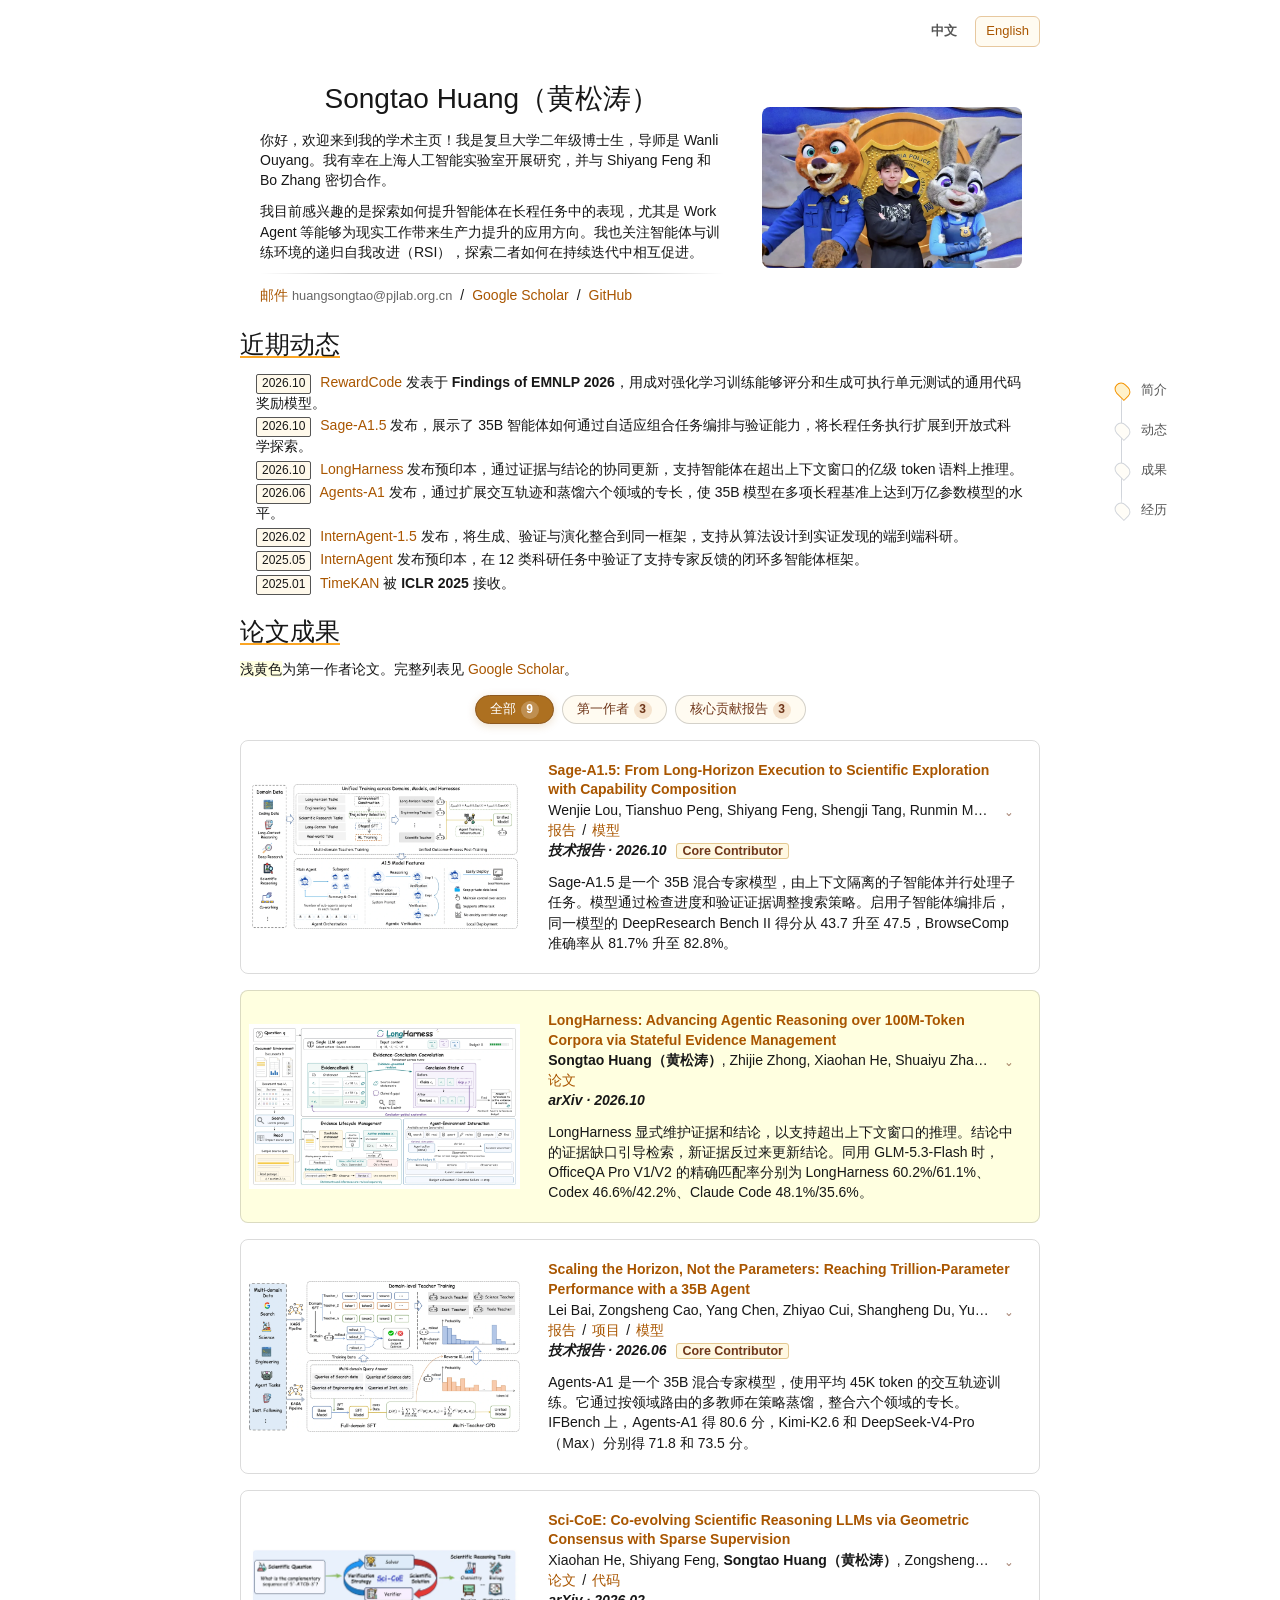
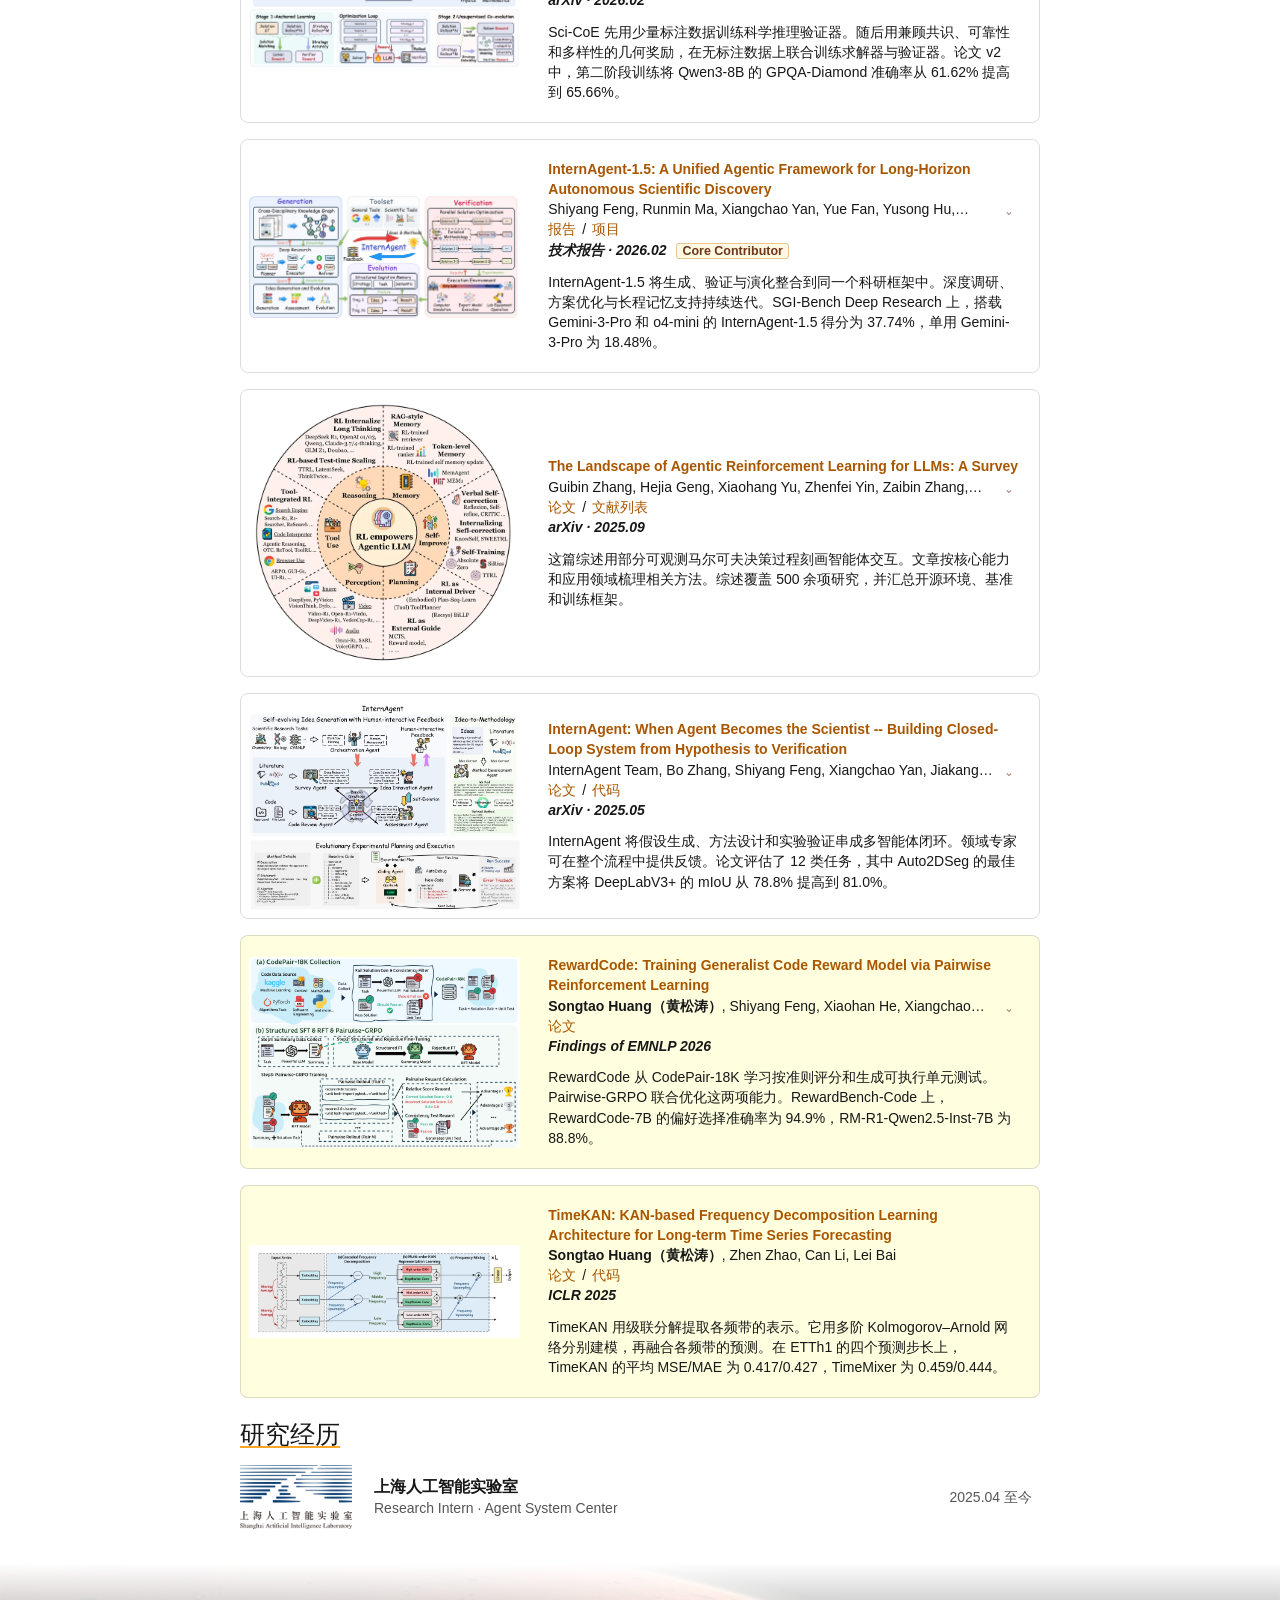
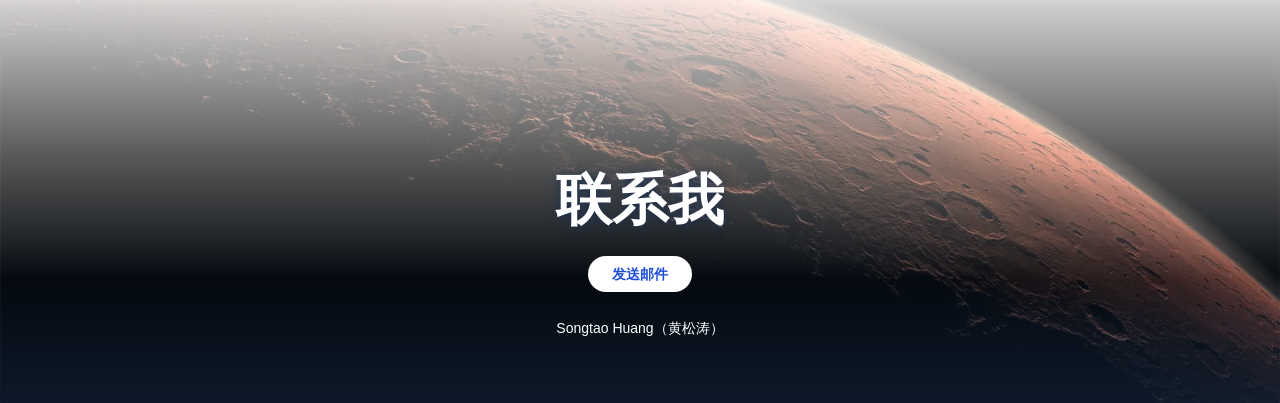
==== commit 6305a406: "Condense bilingual publication summaries" ====
--- a/zh.html
+++ b/zh.html
@@ -75,7 +75,7 @@
             </div>
             <div class="paper-links"><a href="https://arxiv.org/abs/2610.28578">报告</a> <span aria-hidden="true">/</span> <a href="https://huggingface.co/InternScience/Sage-A1.5">模型</a></div>
             <p class="paper-meta">技术报告 · <time datetime="2026-10">2026.10</time> <span class="core-contributor" lang="en">Core Contributor</span></p>
-            <p class="paper-description">Sage-A1.5 是一个 35B 混合专家模型，将子任务分派给上下文隔离的子智能体并行执行，并通过进度检查和证据验证修正搜索策略。启用子智能体编排后，同一模型的 DeepResearch Bench II 得分从 43.7 升至 47.5，BrowseComp 准确率从 81.7% 升至 82.8%。</p>
+            <p class="paper-description">Sage-A1.5 是一个 35B 混合专家模型，由上下文隔离的子智能体并行处理子任务。模型通过检查进度和验证证据调整搜索策略。启用子智能体编排后，同一模型的 DeepResearch Bench II 得分从 43.7 升至 47.5，BrowseComp 准确率从 81.7% 升至 82.8%。</p>
           </div>
         </article>
         <article class="paper featured" id="longharness" data-category="first" aria-labelledby="longharness-title">
@@ -90,7 +90,7 @@
             </div>
             <div class="paper-links"><a href="https://arxiv.org/abs/2610.13075">论文</a></div>
             <p class="paper-meta">arXiv · <time datetime="2026-10">2026.10</time></p>
-            <p class="paper-description">LongHarness 面向超出模型上下文窗口的语料级推理，将检索得到的证据和不断修订的结论作为显式状态维护。结论中的证据缺口引导后续检索，新证据反过来补强或修正结论，证据生命周期管理则让更新可追溯。使用同一 GLM-5.3-Flash 模型时，LongHarness 在 OfficeQA Pro V1 和 V2 上的精确匹配率分别为 60.2% 和 61.1%，高于 Codex 的 46.6% 和 42.2%，以及 Claude Code 的 48.1% 和 35.6%。</p>
+            <p class="paper-description">LongHarness 显式维护证据和结论，以支持超出上下文窗口的推理。结论中的证据缺口引导检索，新证据反过来更新结论。同用 GLM-5.3-Flash 时，OfficeQA Pro V1/V2 的精确匹配率分别为 LongHarness 60.2%/61.1%、Codex 46.6%/42.2%、Claude Code 48.1%/35.6%。</p>
           </div>
         </article>
         <article class="paper" id="agents" data-category="report" aria-labelledby="agents-title">
@@ -105,7 +105,7 @@
             </div>
             <div class="paper-links"><a href="https://arxiv.org/abs/2606.30616">报告</a> <span aria-hidden="true">/</span> <a href="https://github.com/InternScience/Agents-A1">项目</a> <span aria-hidden="true">/</span> <a href="https://huggingface.co/InternScience/Agents-A1">模型</a></div>
             <p class="paper-meta">技术报告 · <time datetime="2026-06">2026.06</time> <span class="core-contributor" lang="en">Core Contributor</span></p>
-            <p class="paper-description">Agents-A1 是一个 35B 混合专家模型，使用平均 45K token 的长程交互轨迹训练，并通过按领域路由的多教师在策略蒸馏，将六个领域的专长整合到同一个模型中。在 IFBench 上，Agents-A1 得 80.6 分，Kimi-K2.6 得 71.8 分，DeepSeek-V4-Pro（Max）得 73.5 分。</p>
+            <p class="paper-description">Agents-A1 是一个 35B 混合专家模型，使用平均 45K token 的交互轨迹训练。它通过按领域路由的多教师在策略蒸馏，整合六个领域的专长。IFBench 上，Agents-A1 得 80.6 分，Kimi-K2.6 和 DeepSeek-V4-Pro（Max）分别得 71.8 和 73.5 分。</p>
           </div>
         </article>
         <article class="paper" id="scicoe" data-category="other" aria-labelledby="scicoe-title">
@@ -120,7 +120,7 @@
             </div>
             <div class="paper-links"><a href="https://arxiv.org/abs/2602.12164">论文</a> <span aria-hidden="true">/</span> <a href="https://github.com/InternScience/Sci-CoE">代码</a></div>
             <p class="paper-meta">arXiv · <time datetime="2026-02">2026.02</time></p>
-            <p class="paper-description">Sci-CoE 面向缺乏可验证反馈的科学推理任务，先用少量标注建立验证器的判断基础，再以兼顾共识、可靠性和多样性的几何奖励，在无标注数据上联合训练求解器与验证器。在论文 v2 的 GPQA-Diamond 评测中，Qwen3-8B 经第二阶段训练后，准确率从 61.62% 升至 65.66%。</p>
+            <p class="paper-description">Sci-CoE 先用少量标注数据训练科学推理验证器。随后用兼顾共识、可靠性和多样性的几何奖励，在无标注数据上联合训练求解器与验证器。论文 v2 中，第二阶段训练将 Qwen3-8B 的 GPQA-Diamond 准确率从 61.62% 提高到 65.66%。</p>
           </div>
         </article>
         <article class="paper" id="internagent" data-category="report" aria-labelledby="internagent-title">
@@ -135,7 +135,7 @@
             </div>
             <div class="paper-links"><a href="https://arxiv.org/abs/2602.08990">报告</a> <span aria-hidden="true">/</span> <a href="https://github.com/InternScience/InternAgent">项目</a></div>
             <p class="paper-meta">技术报告 · <time datetime="2026-02">2026.02</time> <span class="core-contributor" lang="en">Core Contributor</span></p>
-            <p class="paper-description">InternAgent-1.5 将生成、验证与演化组织成三个协同子系统，以深度调研、方案优化和长程记忆支持持续迭代。在 SGI-Bench 的 Deep Research 任务上，搭载 Gemini-3-Pro 和 o4-mini 的 InternAgent-1.5 得分为 37.74%，单独使用 Gemini-3-Pro 的对照为 18.48%。</p>
+            <p class="paper-description">InternAgent-1.5 将生成、验证与演化整合到同一个科研框架中。深度调研、方案优化与长程记忆支持持续迭代。SGI-Bench Deep Research 上，搭载 Gemini-3-Pro 和 o4-mini 的 InternAgent-1.5 得分为 37.74%，单用 Gemini-3-Pro 为 18.48%。</p>
           </div>
         </article>
         <article class="paper" id="landscape" data-category="other" aria-labelledby="landscape-title">
@@ -150,7 +150,7 @@
             </div>
             <div class="paper-links"><a href="https://arxiv.org/abs/2509.02547">论文</a> <span aria-hidden="true">/</span> <a href="https://github.com/xhyumiracle/Awesome-AgenticLLM-RL-Papers">文献列表</a></div>
             <p class="paper-meta">arXiv · <time datetime="2025-09">2025.09</time></p>
-            <p class="paper-description">这篇综述以部分可观测马尔可夫决策过程刻画大模型智能体的多步交互，并按核心能力与应用领域两个维度梳理 500 余项研究。文章覆盖规划、工具调用、记忆和自我改进等能力，并汇总开源环境、基准和训练框架。</p>
+            <p class="paper-description">这篇综述用部分可观测马尔可夫决策过程刻画智能体交互。文章按核心能力和应用领域梳理相关方法。综述覆盖 500 余项研究，并汇总开源环境、基准和训练框架。</p>
           </div>
         </article>
         <article class="paper" id="internagent-original" data-category="other" aria-labelledby="internagent-original-title">
@@ -165,7 +165,7 @@
             </div>
             <div class="paper-links"><a href="https://arxiv.org/abs/2505.16938">论文</a> <span aria-hidden="true">/</span> <a href="https://github.com/Alpha-Innovator/NovelSeek">代码</a></div>
             <p class="paper-meta">arXiv · <time datetime="2025-05">2025.05</time></p>
-            <p class="paper-description">InternAgent 是一个连接研究假设、方法设计与实验验证的闭环多智能体框架，允许领域专家在端到端流程中提供反馈。论文评估了 12 类科研任务，其中二维语义分割任务 Auto2DSeg 的最佳方案将 DeepLabV3+ 基线的 mIoU 从 78.8% 提高到 81.0%。</p>
+            <p class="paper-description">InternAgent 将假设生成、方法设计和实验验证串成多智能体闭环。领域专家可在整个流程中提供反馈。论文评估了 12 类任务，其中 Auto2DSeg 的最佳方案将 DeepLabV3+ 的 mIoU 从 78.8% 提高到 81.0%。</p>
           </div>
         </article>
         <article class="paper featured" id="rewardcode" data-category="first" aria-labelledby="rewardcode-title">
@@ -180,7 +180,7 @@
             </div>
             <div class="paper-links"><a href="https://aclanthology.org/2026.findings-emnlp.448/">论文</a></div>
             <p class="paper-meta">Findings of EMNLP 2026</p>
-            <p class="paper-description">RewardCode 将基于准则的评分与可执行单元测试结合，用 CodePair-18K 中的代码偏好对和单元测试训练通用代码奖励模型，并用 Pairwise-GRPO 联合优化评分与测试生成。在 RewardBench-Code 上，RewardCode-7B 的偏好选择准确率为 94.9%，RM-R1-Qwen2.5-Inst-7B 为 88.8%。</p>
+            <p class="paper-description">RewardCode 从 CodePair-18K 学习按准则评分和生成可执行单元测试。Pairwise-GRPO 联合优化这两项能力。RewardBench-Code 上，RewardCode-7B 的偏好选择准确率为 94.9%，RM-R1-Qwen2.5-Inst-7B 为 88.8%。</p>
           </div>
         </article>
         <article class="paper featured" id="timekan" data-category="first" aria-labelledby="timekan-title">
@@ -195,7 +195,7 @@
             </div>
             <div class="paper-links"><a href="https://arxiv.org/abs/2502.06910">论文</a> <span aria-hidden="true">/</span> <a href="https://github.com/huangst21/TimeKAN">代码</a></div>
             <p class="paper-meta">ICLR 2025</p>
-            <p class="paper-description">TimeKAN 以级联分解提取各频带的表示，用多阶 Kolmogorov–Arnold 网络分别建模，再融合各频带的预测。在 ETTh1 上，对 96、192、336 和 720 步预测取平均，TimeKAN 的 MSE 为 0.417，MAE 为 0.427，TimeMixer 的对应数值为 0.459 和 0.444。</p>
+            <p class="paper-description">TimeKAN 用级联分解提取各频带的表示。它用多阶 Kolmogorov–Arnold 网络分别建模，再融合各频带的预测。在 ETTh1 的四个预测步长上，TimeKAN 的平均 MSE/MAE 为 0.417/0.427，TimeMixer 为 0.459/0.444。</p>
           </div>
         </article>
       </div>
